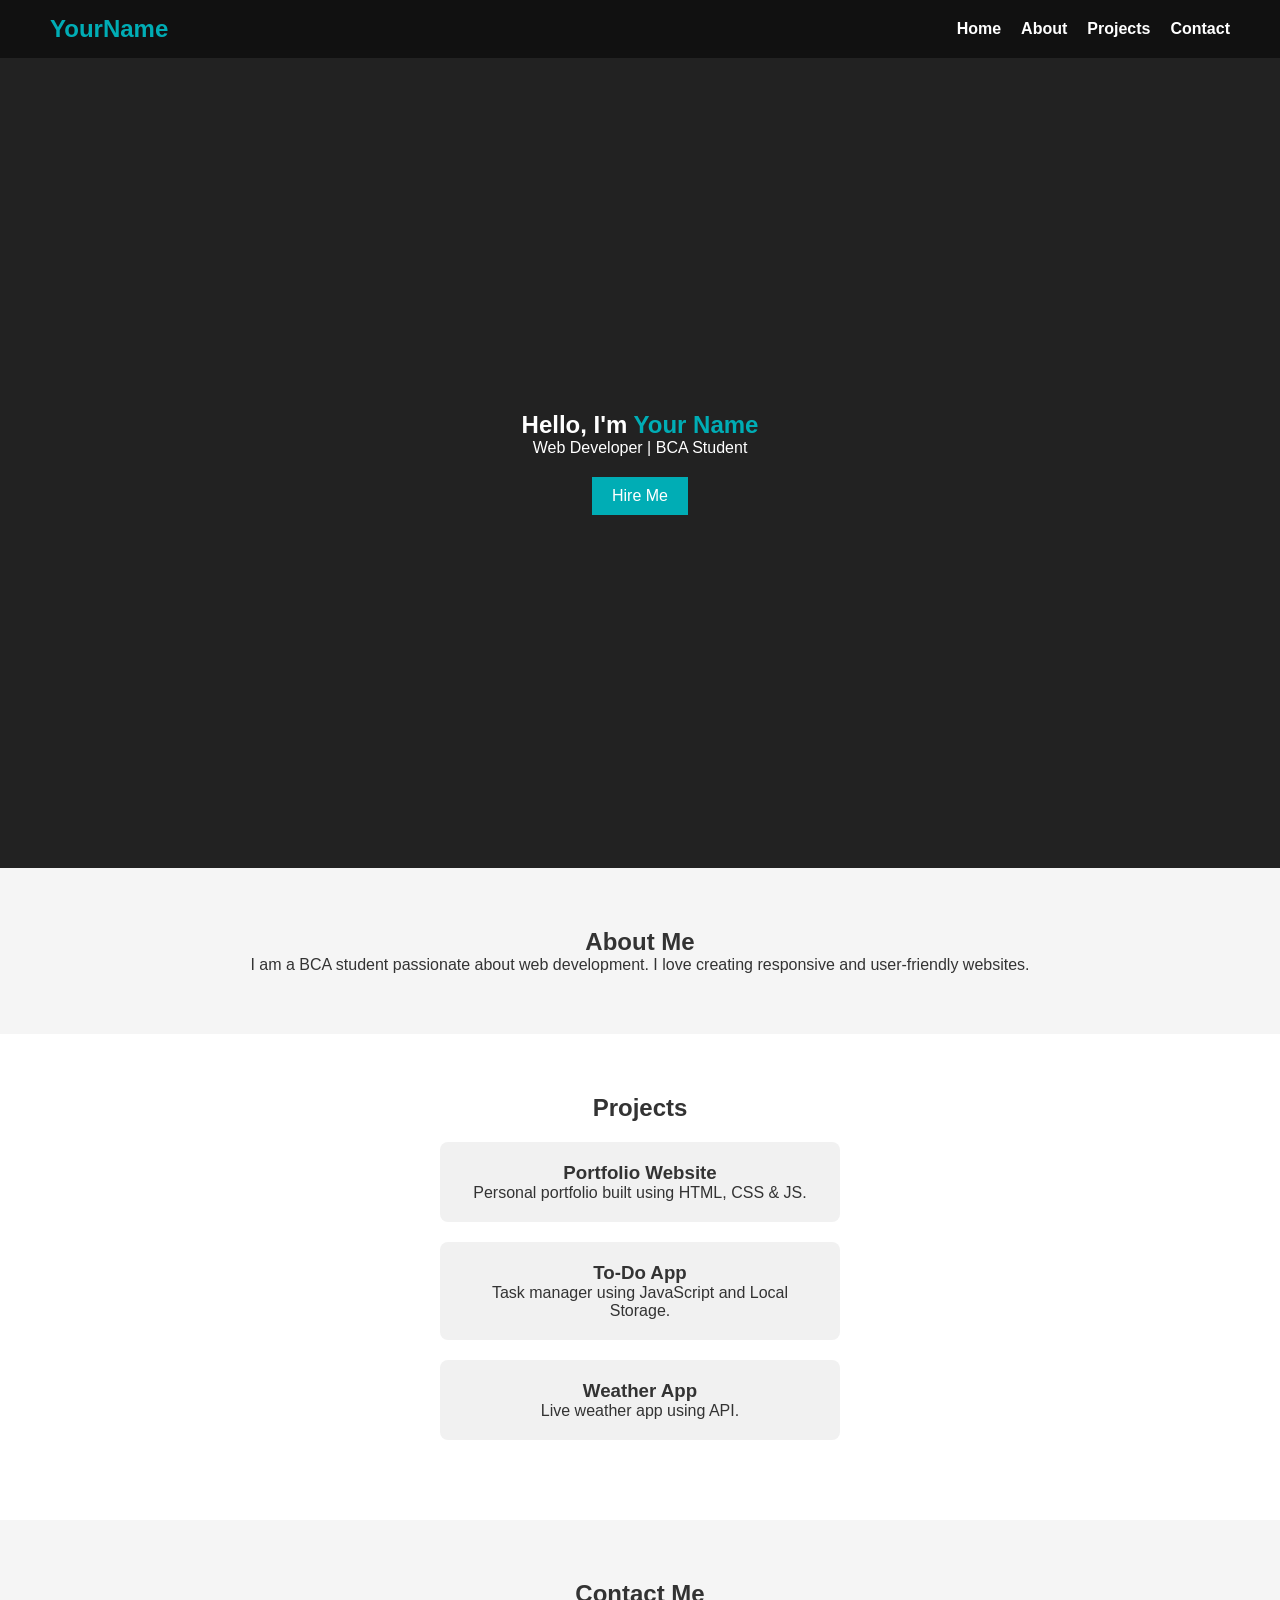
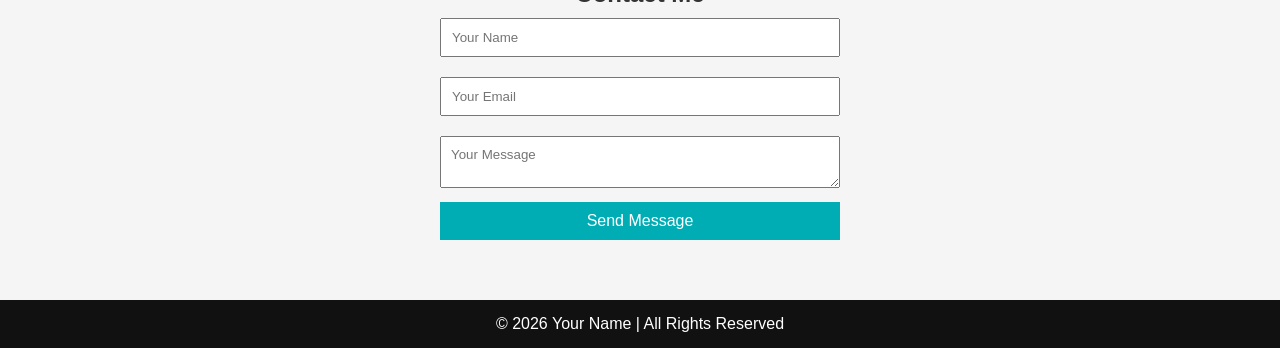
==== index.html @ a95cc79b "Rename Index.html to index.html" ====
<!DOCTYPE html>
<html lang="en">
<head>
  <meta charset="UTF-8" />
  <meta name="viewport" content="width=device-width, initial-scale=1.0" />
  <title>Your Name | Portfolio</title>
  <link rel="stylesheet" href="style.css" />
</head>
<body>

  <!-- Navbar -->
  <nav>
    <h2 class="logo">YourName</h2>
    <ul>
      <li><a href="#home">Home</a></li>
      <li><a href="#about">About</a></li>
      <li><a href="#projects">Projects</a></li>
      <li><a href="#contact">Contact</a></li>
    </ul>
  </nav>

  <!-- Home Section -->
  <section id="home" class="home">
    <h1>Hello, I'm <span>Your Name</span></h1>
    <p>Web Developer | BCA Student</p>
    <button onclick="scrollToContact()">Hire Me</button>
  </section>

  <!-- About Section -->
  <section id="about" class="about">
    <h2>About Me</h2>
    <p>
      I am a BCA student passionate about web development.
      I love creating responsive and user-friendly websites.
    </p>
  </section>

  <!-- Projects Section -->
  <section id="projects" class="projects">
    <h2>Projects</h2>

    <div class="project-card">
      <h3>Portfolio Website</h3>
      <p>Personal portfolio built using HTML, CSS & JS.</p>
    </div>

    <div class="project-card">
      <h3>To-Do App</h3>
      <p>Task manager using JavaScript and Local Storage.</p>
    </div>

    <div class="project-card">
      <h3>Weather App</h3>
      <p>Live weather app using API.</p>
    </div>
  </section>

  <!-- Contact Section -->
  <section id="contact" class="contact">
    <h2>Contact Me</h2>
    <form>
      <input type="text" placeholder="Your Name" required />
      <input type="email" placeholder="Your Email" required />
      <textarea placeholder="Your Message"></textarea>
      <button type="submit">Send Message</button>
    </form>
  </section>

  <footer>
    <p>© 2026 Your Name | All Rights Reserved</p>
  </footer>

  <script src="script.js"></script>
</body>
  </html>
---- style.css ----
* {
  margin: 0;
  padding: 0;
  box-sizing: border-box;
  font-family: Arial, sans-serif;
}

body {
  background: #f5f5f5;
  color: #333;
}

nav {
  display: flex;
  justify-content: space-between;
  align-items: center;
  background: #111;
  padding: 15px 50px;
}

.logo {
  color: #00adb5;
}

nav ul {
  list-style: none;
  display: flex;
}

nav ul li {
  margin-left: 20px;
}

nav ul li a {
  color: white;
  text-decoration: none;
  font-weight: bold;
}

.home {
  height: 90vh;
  display: flex;
  flex-direction: column;
  justify-content: center;
  align-items: center;
  background: #222;
  color: white;
}

.home span {
  color: #00adb5;
}

.home button {
  margin-top: 20px;
  padding: 10px 20px;
  background: #00adb5;
  border: none;
  cursor: pointer;
  color: white;
  font-size: 16px;
}

.about, .projects, .contact {
  padding: 60px 50px;
  text-align: center;
}

.projects {
  background: #fff;
}

.project-card {
  background: #f1f1f1;
  margin: 20px auto;
  padding: 20px;
  max-width: 400px;
  border-radius: 8px;
}

.contact form {
  max-width: 400px;
  margin: auto;
}

.contact input, .contact textarea {
  width: 100%;
  margin: 10px 0;
  padding: 10px;
}

.contact button {
  width: 100%;
  padding: 10px;
  background: #00adb5;
  border: none;
  color: white;
  font-size: 16px;
}

footer {
  background: #111;
  color: white;
  text-align: center;
  padding: 15px;
}
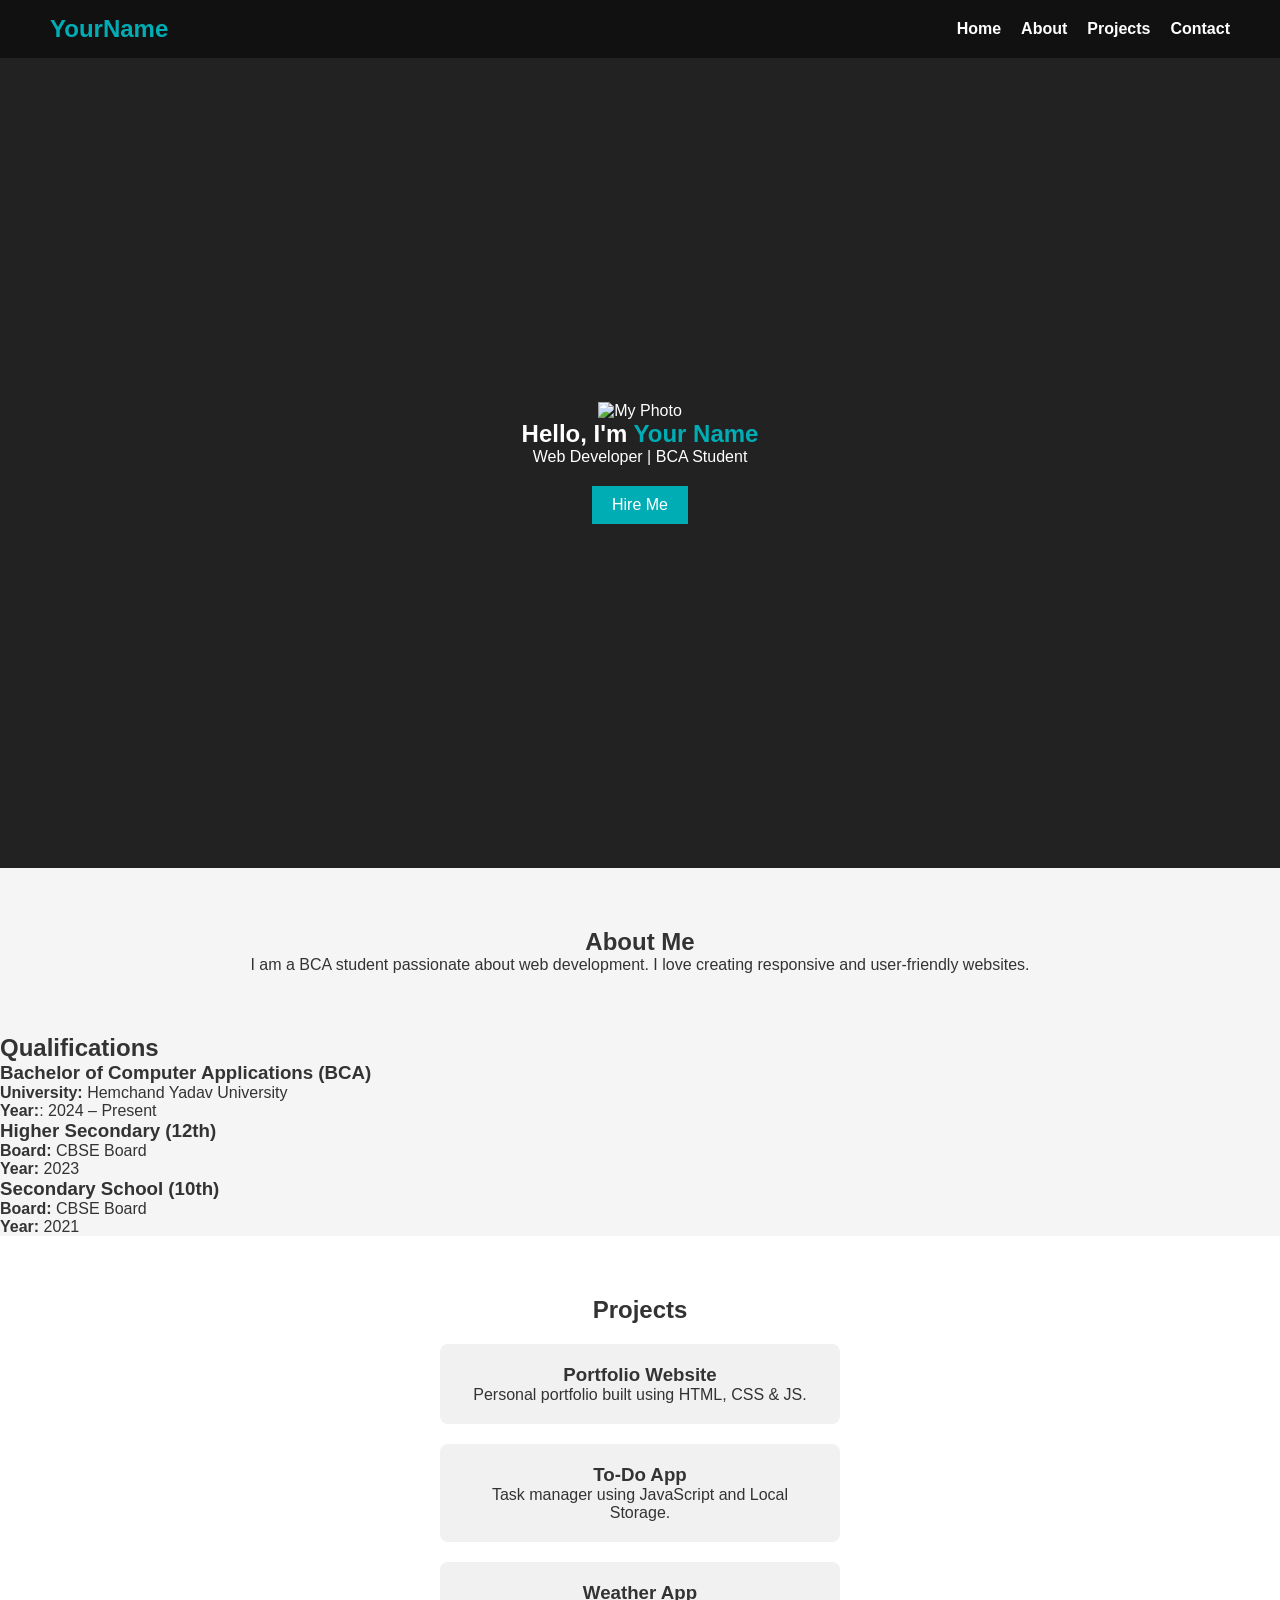
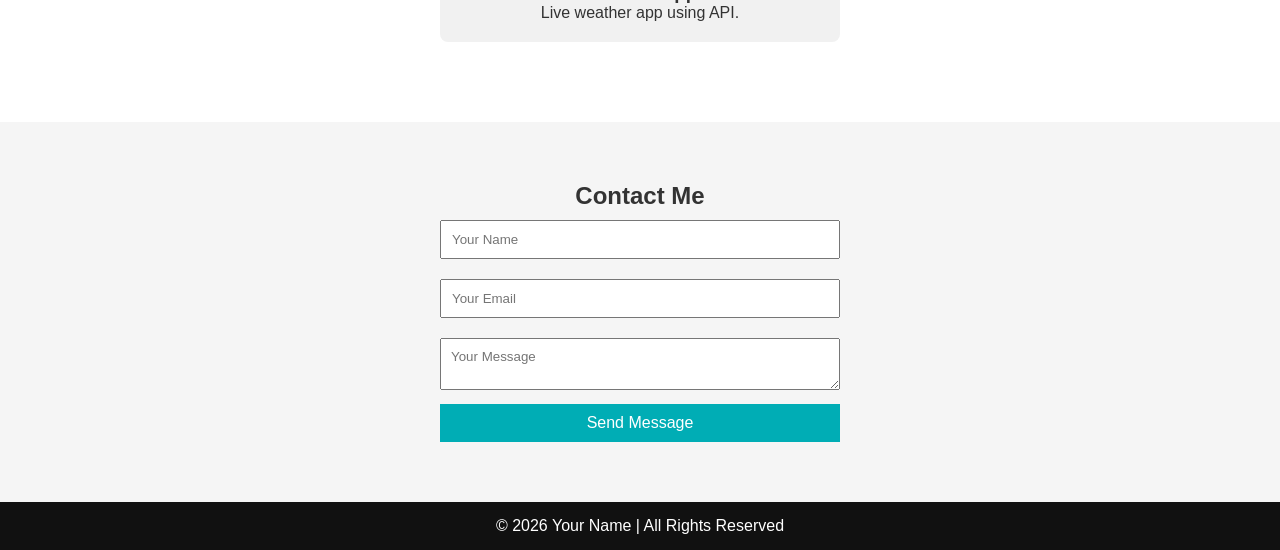
==== commit e309e477: "Update index.html" ====
--- a/index.html
+++ b/index.html
@@ -21,9 +21,10 @@
 
   <!-- Home Section -->
   <section id="home" class="home">
-    <h1>Hello, I'm <span>Your Name</span></h1>
-    <p>Web Developer | BCA Student</p>
-    <button onclick="scrollToContact()">Hire Me</button>
+  <img src="images/profile.jpg" alt="My Photo" class="profile-img">
+  <h1>Hello, I'm <span>Your Name</span></h1>
+  <p>Web Developer | BCA Student</p>
+  <button onclick="scrollToContact()">Hire Me</button>
   </section>
 
   <!-- About Section -->
@@ -33,6 +34,27 @@
       I am a BCA student passionate about web development.
       I love creating responsive and user-friendly websites.
     </p>
+  </section>
+  <section id="qualification" class="qualification">
+  <h2>Qualifications</h2>
+
+  <div class="qual-card">
+    <h3>Bachelor of Computer Applications (BCA)</h3>
+    <p><strong>University:</strong> Hemchand Yadav University</p>
+    <p><strong>Year:</strong>:</strong> 2024 – Present</p>
+  </div>
+
+  <div class="qual-card">
+    <h3>Higher Secondary (12th)</h3>
+    <p><strong>Board:</strong> CBSE Board</p>
+    <p><strong>Year:</strong> 2023</p>
+  </div>
+
+  <div class="qual-card">
+    <h3>Secondary School (10th)</h3>
+    <p><strong>Board:</strong>  CBSE Board</p>
+    <p><strong>Year:</strong> 2021</p>
+  </div>
   </section>
 
   <!-- Projects Section -->
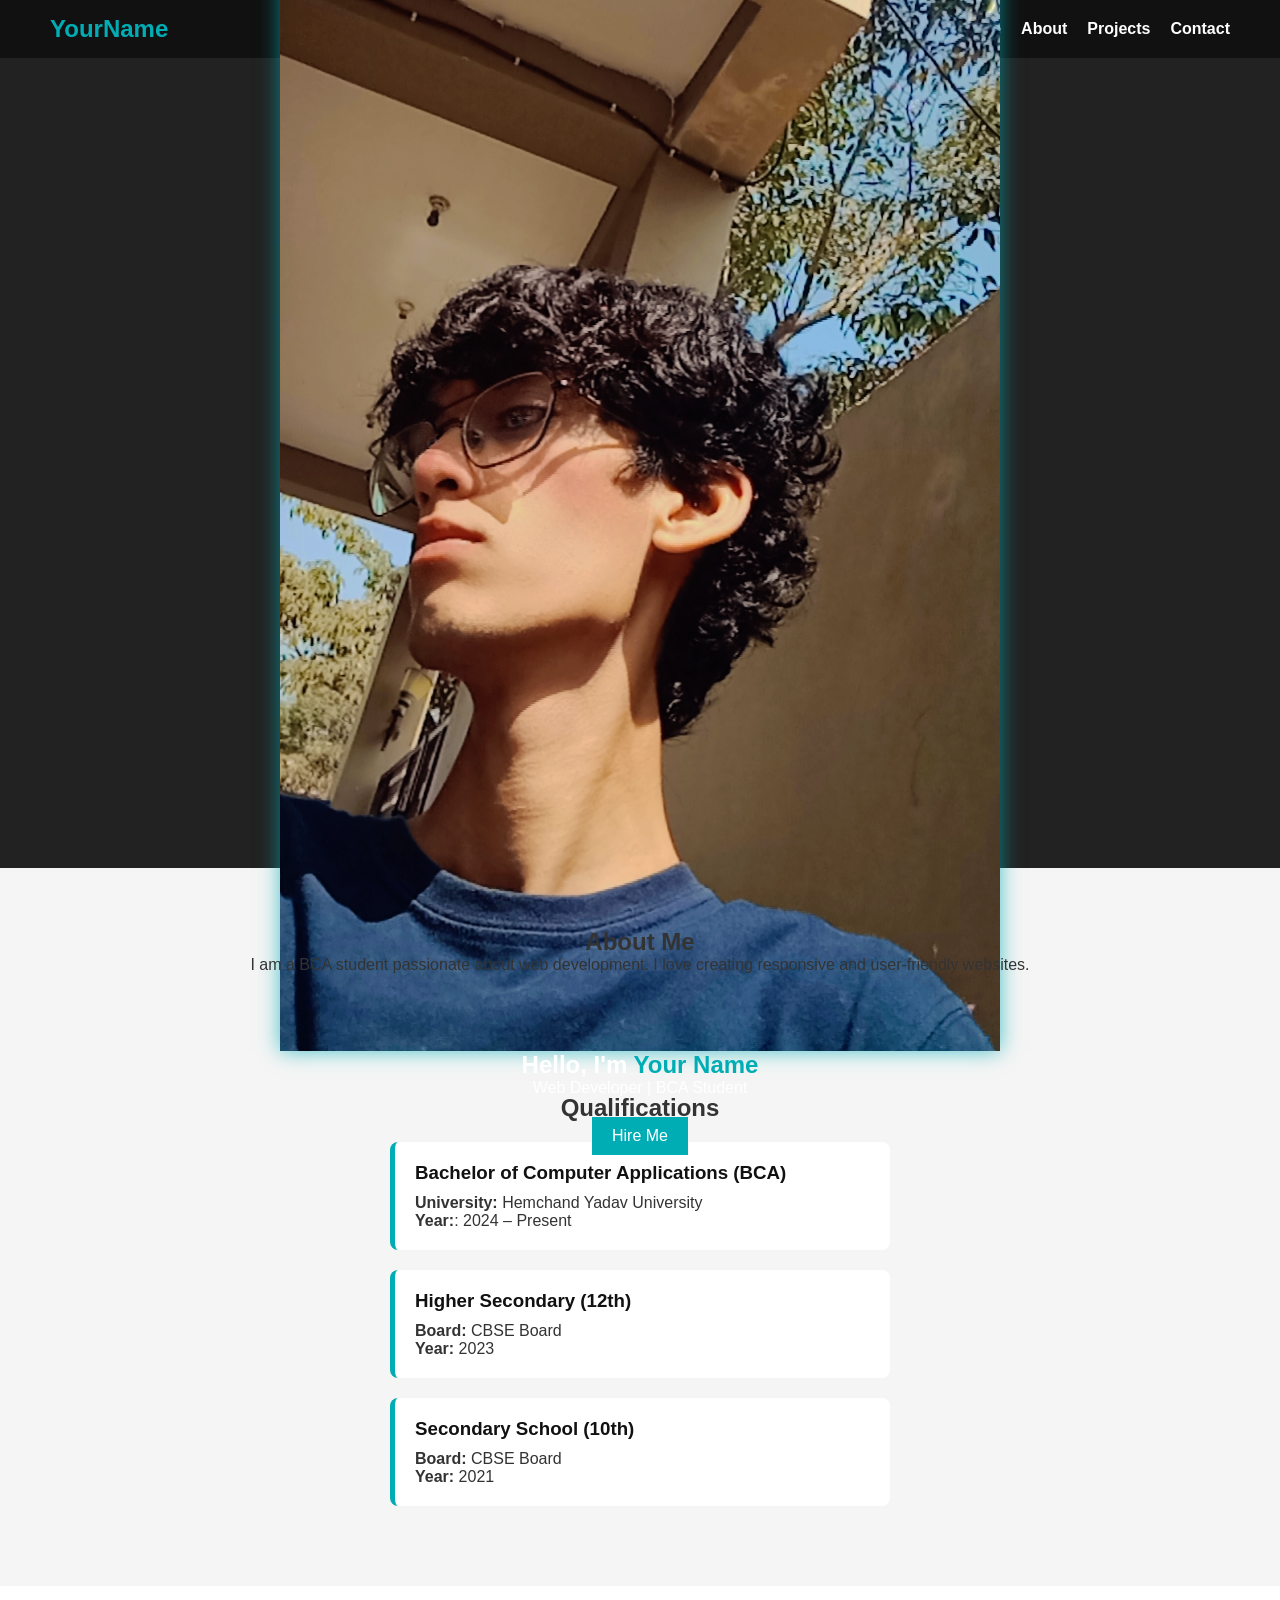
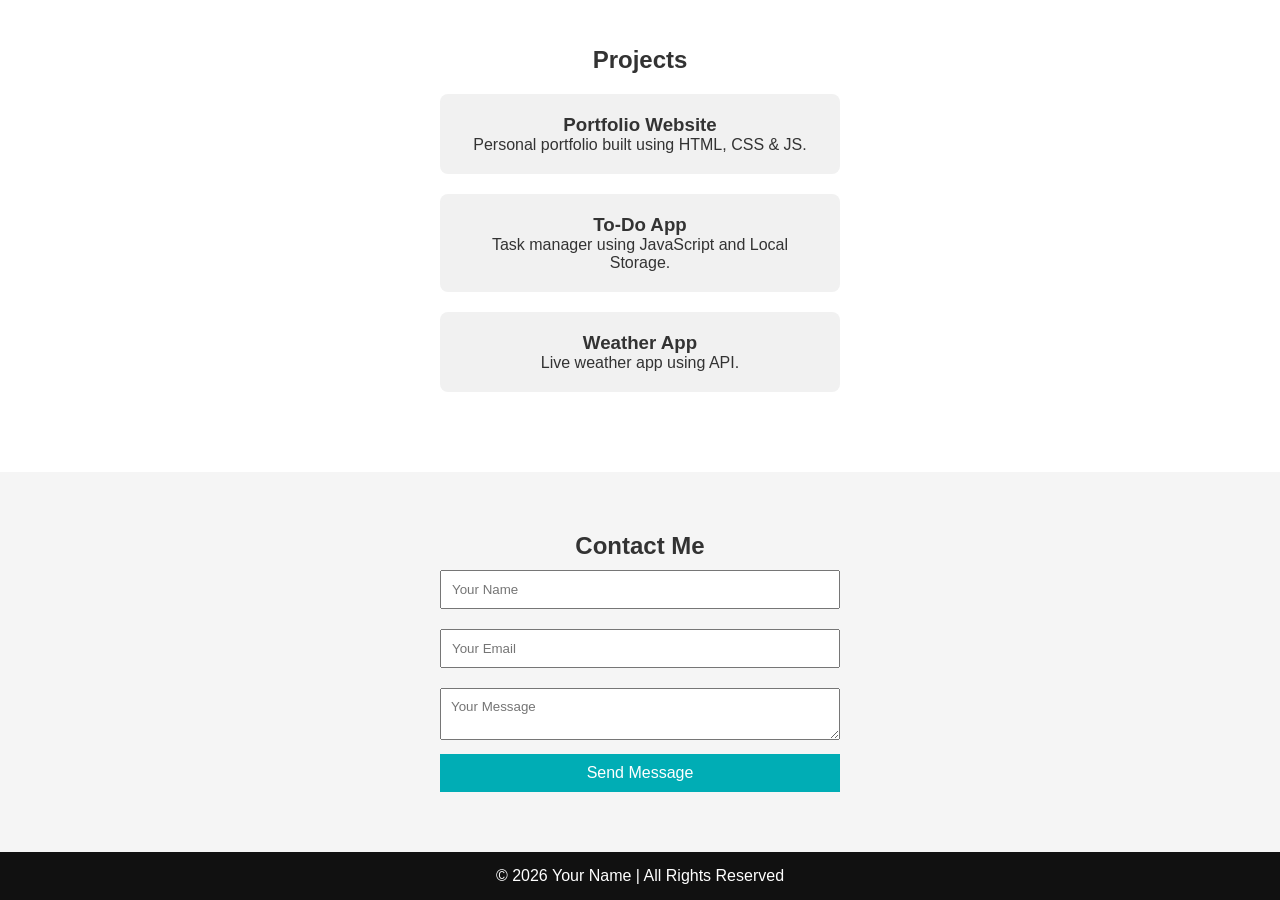
==== commit 621706a0: "Update profile image in home section" ====
--- a/index.html
+++ b/index.html
@@ -21,7 +21,7 @@
 
   <!-- Home Section -->
   <section id="home" class="home">
-  <img src="images/profile.jpg" alt="My Photo" class="profile-img">
+  <img src="Snapchat-2098774222.jpg" alt="My Photo" class="profile-img">
   <h1>Hello, I'm <span>Your Name</span></h1>
   <p>Web Developer | BCA Student</p>
   <button onclick="scrollToContact()">Hire Me</button>
--- a/style.css
+++ b/style.css
@@ -65,6 +65,26 @@
   padding: 60px 50px;
   text-align: center;
 }
+.qualification {
+  padding: 60px 50px;
+  background: #f5f5f5;
+  text-align: center;
+}
+
+.qual-card {
+  background: #fff;
+  max-width: 500px;
+  margin: 20px auto;
+  padding: 20px;
+  border-radius: 8px;
+  border-left: 5px solid #00adb5;
+  text-align: left;
+}
+
+.qual-card h3 {
+  margin-bottom: 10px;
+  color: #111;
+}
 
 .projects {
   background: #fff;
@@ -104,3 +124,11 @@
   text-align: center;
   padding: 15px;
 }
+.profile-img {
+  box-shadow: 0 0 20px rgba(0, 173, 181, 0.7);
+  transition: transform 0.3s ease;
+}
+
+.profile-img:hover {
+  transform: scale(1.05);
+  }
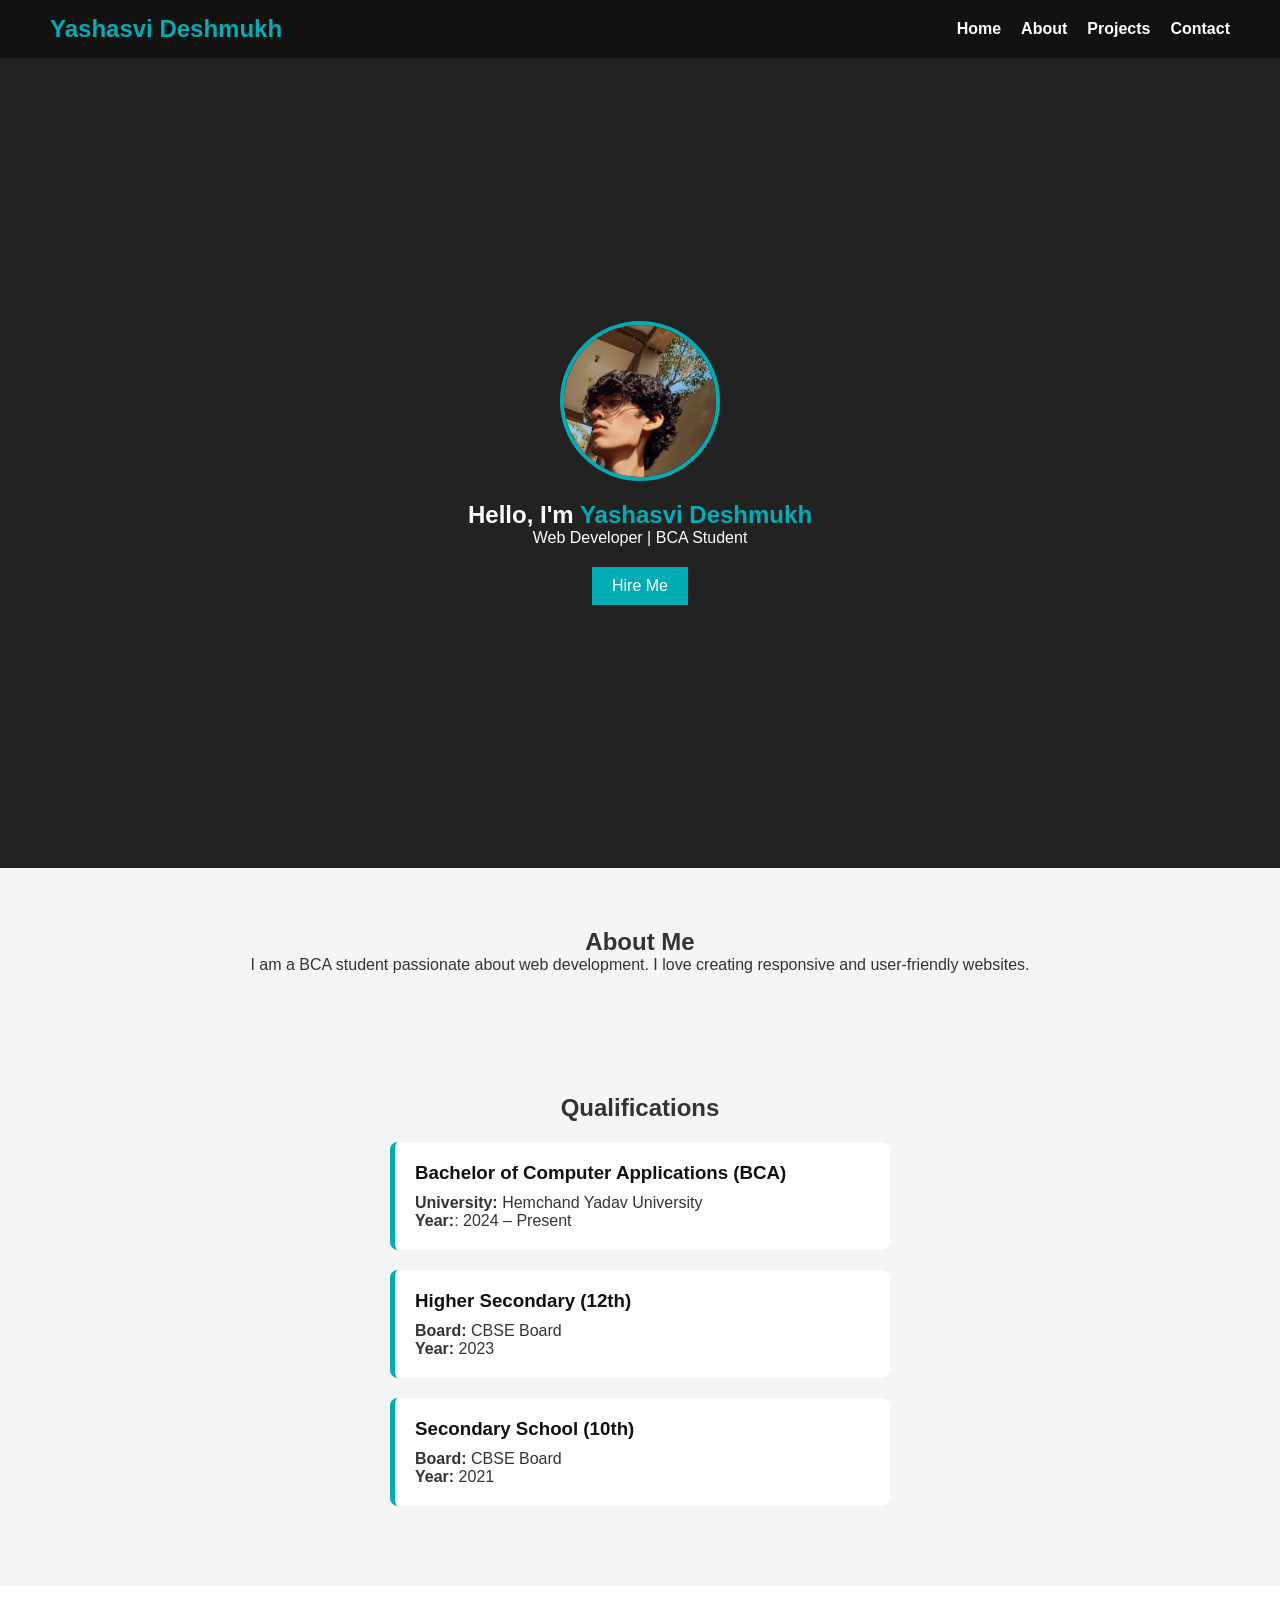
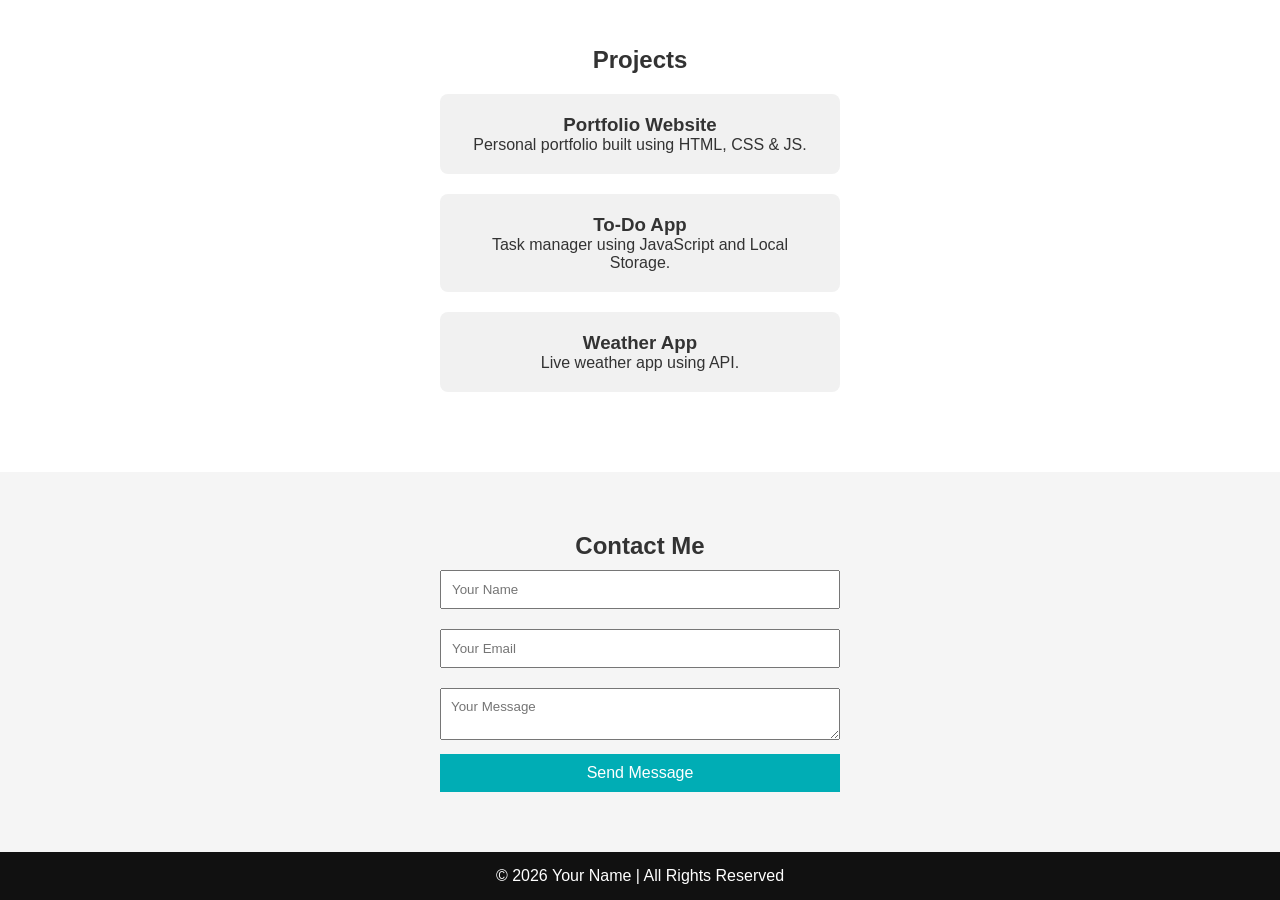
==== commit 9c654985: "Update portfolio name to Yashasvi Deshmukh" ====
--- a/index.html
+++ b/index.html
@@ -3,14 +3,14 @@
 <head>
   <meta charset="UTF-8" />
   <meta name="viewport" content="width=device-width, initial-scale=1.0" />
-  <title>Your Name | Portfolio</title>
+  <title>Yashasvi Deshmukh| Portfolio</title>
   <link rel="stylesheet" href="style.css" />
 </head>
 <body>
 
   <!-- Navbar -->
   <nav>
-    <h2 class="logo">YourName</h2>
+    <h2 class="logo">Yashasvi Deshmukh</h2>
     <ul>
       <li><a href="#home">Home</a></li>
       <li><a href="#about">About</a></li>
@@ -22,7 +22,7 @@
   <!-- Home Section -->
   <section id="home" class="home">
   <img src="Snapchat-2098774222.jpg" alt="My Photo" class="profile-img">
-  <h1>Hello, I'm <span>Your Name</span></h1>
+  <h1>Hello, I'm <span>Yashasvi Deshmukh</span></h1>
   <p>Web Developer | BCA Student</p>
   <button onclick="scrollToContact()">Hire Me</button>
   </section>
--- a/style.css
+++ b/style.css
@@ -125,10 +125,10 @@
   padding: 15px;
 }
 .profile-img {
-  box-shadow: 0 0 20px rgba(0, 173, 181, 0.7);
-  transition: transform 0.3s ease;
-}
-
-.profile-img:hover {
-  transform: scale(1.05);
+  width: 160px;
+  height: 160px;
+  border-radius: 50%;
+  object-fit: cover;
+  margin-bottom: 20px;
+  border: 4px solid #00adb5;
   }
